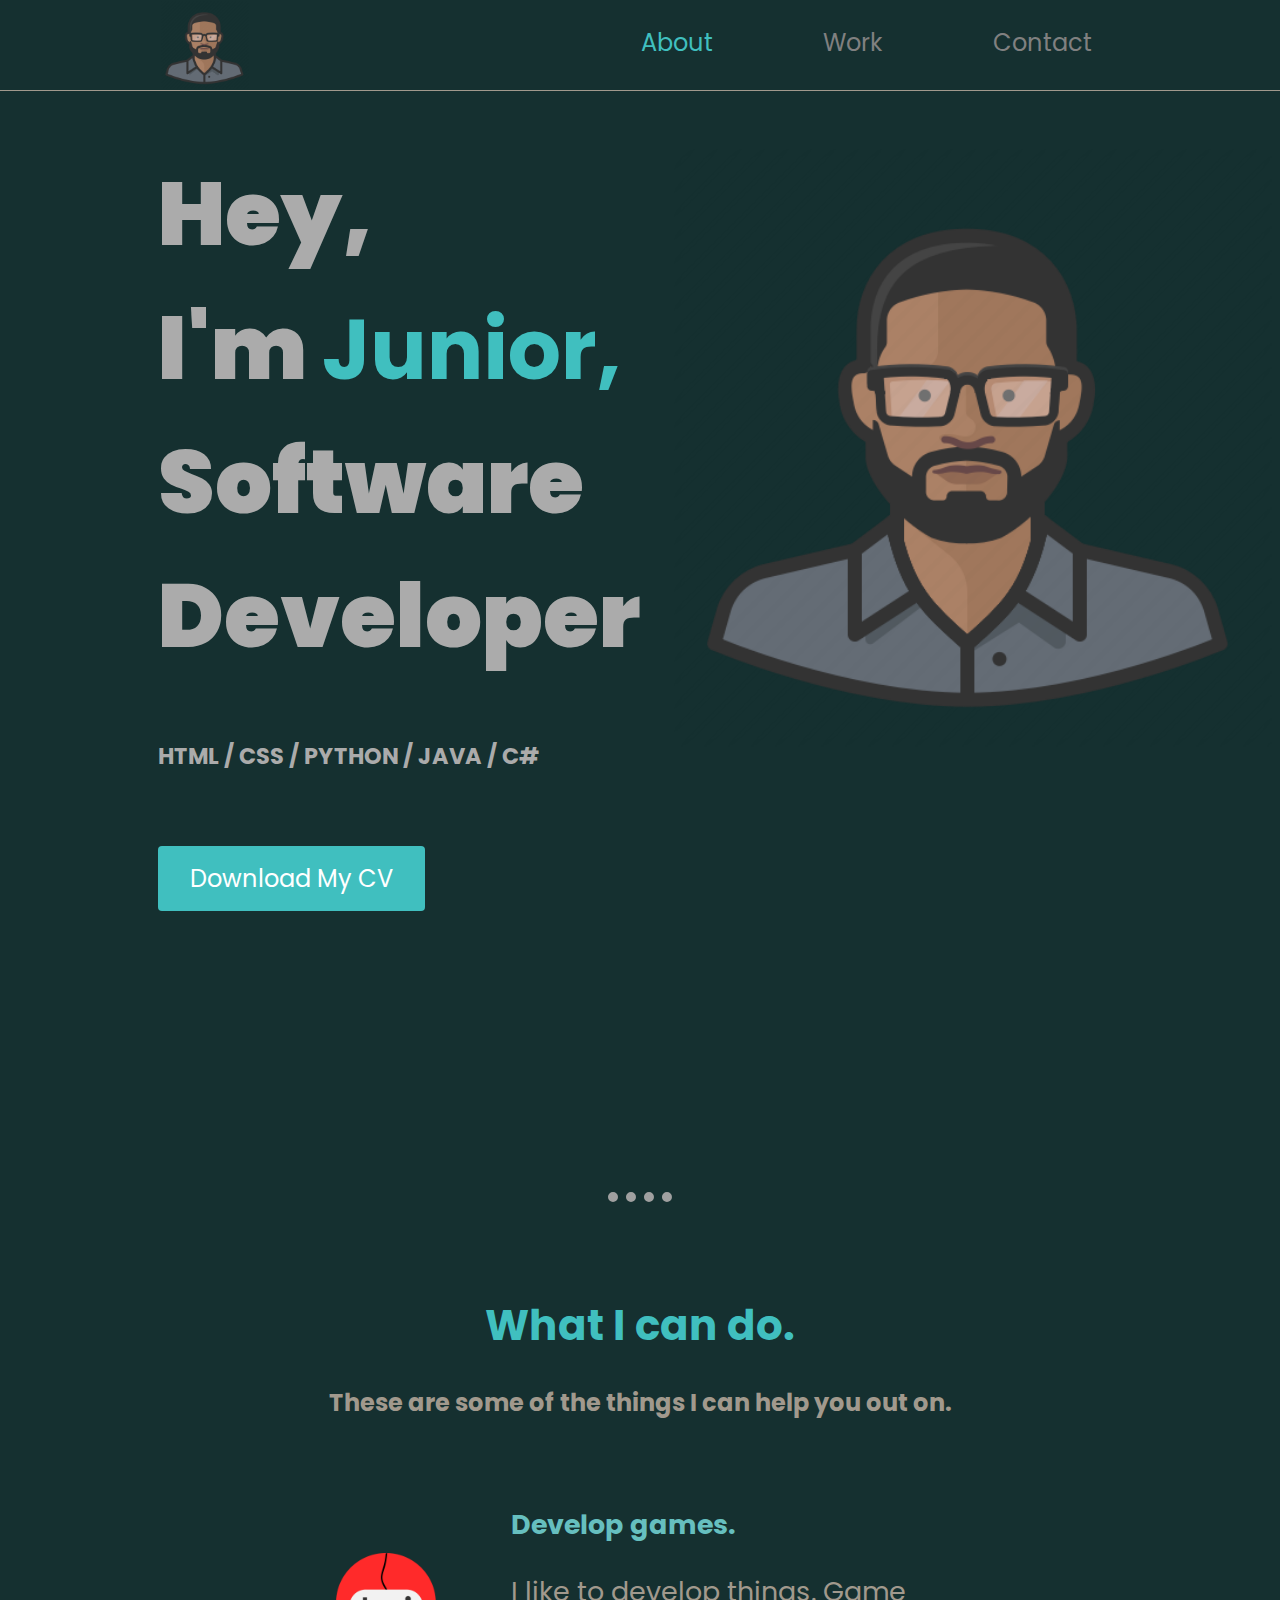
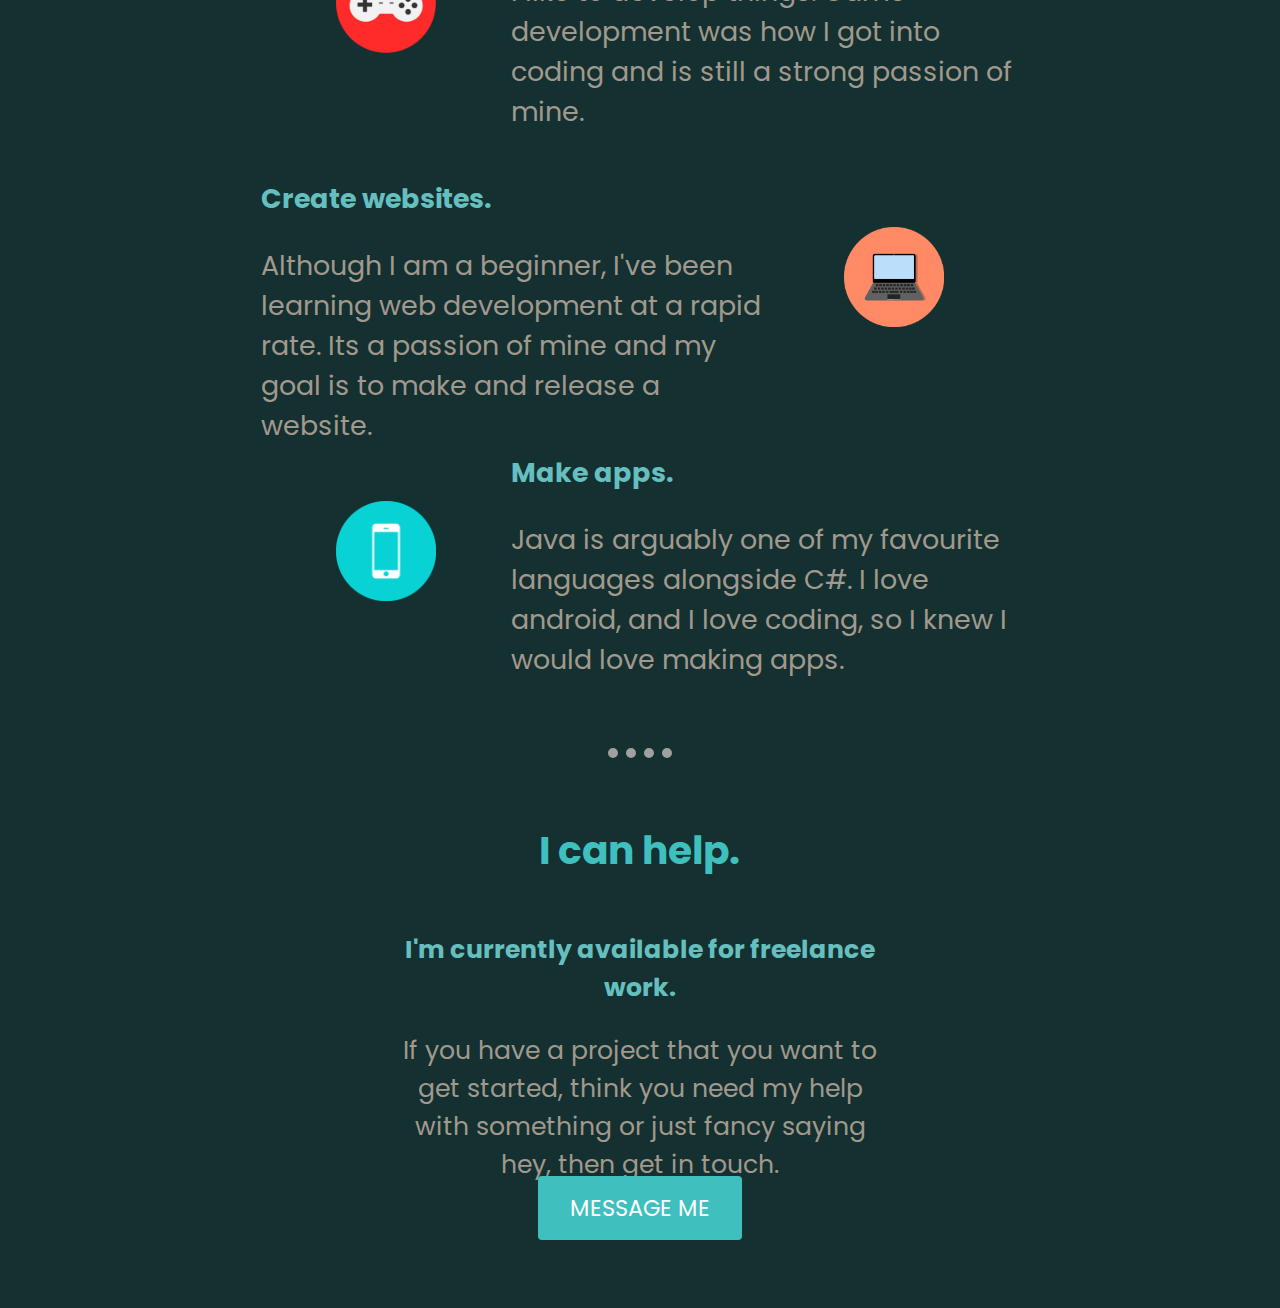
==== index.html @ 24a04139 "initial commit" ====
<!DOCTYPE html>
<html lang="en">
    <head>
        <meta charset="UTF-8">
        <meta name="viewport" content="width=device-width, initial-scale=1.0">
        <title>Junior Asare</title>
        <link rel="stylesheet" type="text/css" href="Style/styles.css">
        <link rel="shortcut icon" type="image/x-icon" href="Images/person-icon.png">
    </head>
    <body>
        <div class="navigation">
            <div class="topnav">
                <img src="Images/person-icon.png" alt="person-icon">
                <a href="contact-me.html">Contact</a>
                <a href="work.html">Work</a>
                <a class="active" href="index.html">About</a>
            </div>
        </div>
        
        
        <div class="content-wrapper">
            <img src="Images/person-icon.png" alt="person-icon" style="float: right; height: 600px;">
            
            <div class="introduction">
                <!-- <img class="background-image" src="Images/Background.png"> -->
                <h1 class="introduction-text" style="font-size: 400%;"><strong style="color: #ababab;">Hey,<br>
                    I'm </strong>Junior, <br>
                    <strong style="color: #ababab;">Software Developer</strong>
                </h1>
                <h3 style="color: #ababab;">HTML / CSS / PYTHON / JAVA / C#</h3>

                <a href="Files/Junior Asare CV.docx" download><button class="button">Download My CV</button></a>
            </div>
        </div>
        <hr>
        
        <br>
        <br>
        

        
        
        <div class="professional-skills">
            <center>
            <h1>What I can do.</h1>
            <strong><p>These are some of the things I can help you out on.</p></strong>
            <br>
            <div class="text">
                <img src="Images/Controller-Icon.png" height="100px" style="float: left;">
                <h3 style="text-align: left;">Develop games.</h3> <!-- have a games console icon on the left -->
                <p style="text-align: left;"> I like to develop things. Game development was how I got into coding and is still a strong passion of mine.</p>
            </div>
            <br>
            <br>
            <br>
            <br>
            <br>
            <div class="text">    
                <img src="Images/Laptop-Icon.png" height="100px" style="float: right;">
                <h3 style="text-align: left;">Create websites.</h3> <!-- laptop icon on the right -->
                <p style="text-align: left;">Although I am a beginner, I've been learning web development at a rapid rate. Its a passion of mine and my goal is to make and release a website.</p>
            </div>
            <br>
            <br>
            <br>
            <br>
            <br>
            <div class="text">    
                <img src="Images/Phone-Icon.png" height="100px" style="float: left;">
                <h3>Make apps.</h3> <!-- mobile icon on the left -->
                <p style="text-align: left;">Java is arguably one of my favourite languages alongside C#. I love android, and I love coding, so I knew I would love making apps.</p>
            </div>
            </center>
        </div>
        
        
            <br>
            <br>
            <br>
            <br>
            <br>
            <br>
            <hr>

            <br>
            <center>
            <h1>I can help.</h1>
            <div class="bottom-text">
                <h3>I'm currently available for freelance work.</h3>
                <p>If you have a project that you want to get started, think you need my help with something or just fancy saying hey, then get in touch.</p>
            </div>
            <br>
            <br>
            <br>
            <br>
            <br>
            <button class="button"><a href="contact-me.html" style="color: white;">MESSAGE ME</a></button>
            <br>
            <br>
            <br>
        </center>
        
    </body>
</html>

<!-- replace the center tag with smt else to horizontally center the divs -->
---- Style/styles.css ----
@import url('https://fonts.googleapis.com/css2?family=Poppins:wght@300&display=swap');

*{
    font-family: 'Poppins', sans-serif; 
    font-size: 107%;

    text-decoration: none;

    color: #A1998D;
}

body{ /*This is for the body tag in html*/
    background-color: #153030; /*this is for the background colour*/
    overflow-x: hidden;
}

hr{
    border-color: #A0A0A0;
    border-style: dotted none none;
    border-width: 10px;
    width: 5%; /*adjusts the width of the line*/
}


h3{
    color: #66bfbf;
}

h1{
    color: #40bfbf;
    font-size: 200%;
}

body .text{
    height: 150px;
    width: 60%;
    display: inline-block;
    vertical-align: middle;
    text-align: left;
}

body .text img{
    padding: 75px;
}

body .bottom-text{
    height: 100px;
    width: 40%;
    display: inline-block;
    vertical-align: middle;
    font-size: 120%;
}

.introduction{
    margin-right: 450px;
    margin-left: 150px;
    margin-top: 0px;
    height: 115vh;
}

.background-image{
    position: absolute;
    width: 130vw;
    margin-left: -30%;
    opacity: .5;
    z-index: -1;
    margin-top: -250px;
}

body .introduction .introduction-text{
    font-size: 300%;
}

body .introduction button{
    margin-top: 50px;
}

body .about-me{
    margin-left: 100px;
    height: 100vh;    
}

body .about-me li{
    margin-left: 1000px;
}

body .about-me li{
    list-style: none;
}

.button{
    background-color: #40BFBF;
    border: none;
    color: white;
    cursor: pointer;
    padding: 15px 32px;
    text-align: center;
    text-decoration: none;
    display: inline-block;
    border-radius: 4px;
    transition: .6s;
    margin-top: 50px;
}

.button:hover{
    transform: scaleY(1.2);
    transition: .6s;
}

input{
    padding: 2px 10px;    
    border-radius: 4px;
    width: 70%;
    color: #A1998D;
    border: 1px solid grey;
    background-color: #153030;
}

input::placeholder, textarea::placeholder{
    color: #a6a6a6;
}


textarea{
    padding: 2px 10px;
    border-radius: 4px;
    width: 70%;
    height: 275px;
    color: #A1998D;
    border: 1px solid grey;
    background-color: #153030;
}

.main_body{
    padding-left: 30px;
}

.row{
    display: grid;
    grid-template-columns: 1fr 1fr;
    grid-gap: 20px;
}

.colL{
    margin-left: 30px;
}

.colR{
    margin-right: 30px;
}

label{
    font-size: 15px;
}

/* NAVIGATION BAR */

.navigation{
    border-bottom: 1px solid #A1998D;
    border-width: 100%;
    background-color: #153030;
    width: 100vw;
    margin-left: -8px;
    margin-top: -8px;
}

.topnav {
    overflow: hidden;
    margin-right: 10%;
    margin-left: 12.5%;
}
  
.topnav a {
    float: right;
    color: grey;
    text-align: center;
    padding: 0px 50px;
    margin-right: 10px;
    text-decoration: none;
    font-size: 24px;
    vertical-align: middle;
    margin-top: 25px;
    transition: .6s;
}

.topnav img{
    float: left;
    height: 90px;
    top: 0;
    bottom: 0;
}

.topnav a:hover {
    color: #88D7D7;
    transform: scale(1.2);
    transition: .6s;
}

.topnav a.active {
    color: #40bfbf;
}

.project-section{
    height: 150vh;
    width: 99.244vw;
    margin-left: -10px;
    color: white;
}

.col img{
    padding: 50px;
}

.col{
    border-style: none;
}

.social-menu ul{
    position: absolute;
    left: -1%;
    display: flex;
    transform:translate(-50%, -5);
}

.social-menu ul li{
    list-style: none;
    margin: 0 15px;
    vertical-align: bottom;
}

.social-menu ul li a{
    position: relative;
    display: block;
    width: 50px;
    border-radius: 50%;
    transition: .6s;
    margin-left: 3px;
}

.social-menu ul li a:hover{
    transform: translate(0, -10px);
    transform: scale(1.1);
}

.professional-skills .text{
    font-size: 120%;
}


/* Hide the link that should open and close the topnav on small screens */
.topnav .icon {
    display: none;
}

/* When the screen is less than 600 pixels wide, hide all links, except for the first one ("Home"). Show the link that contains should open and close the topnav (.icon) */
@media screen and (max-width: 975px) {
    .topnav a:not(:first-child) {display: none;}
    .topnav a.icon {
      float: right;
      display: block;
    }
  }
  
  /* The "responsive" class is added to the topnav with JavaScript when the user clicks on the icon. This class makes the topnav look good on small screens (display the links vertically instead of horizontally) */
  @media screen and (max-width: 975px) {
    .topnav.responsive {position: relative;}
    .topnav.responsive a.icon {
      position: absolute;
      right: 0;
      top: 0;
    }
    .topnav.responsive a {
      float: none;
      display: block;
      text-align: left;
    }
  }
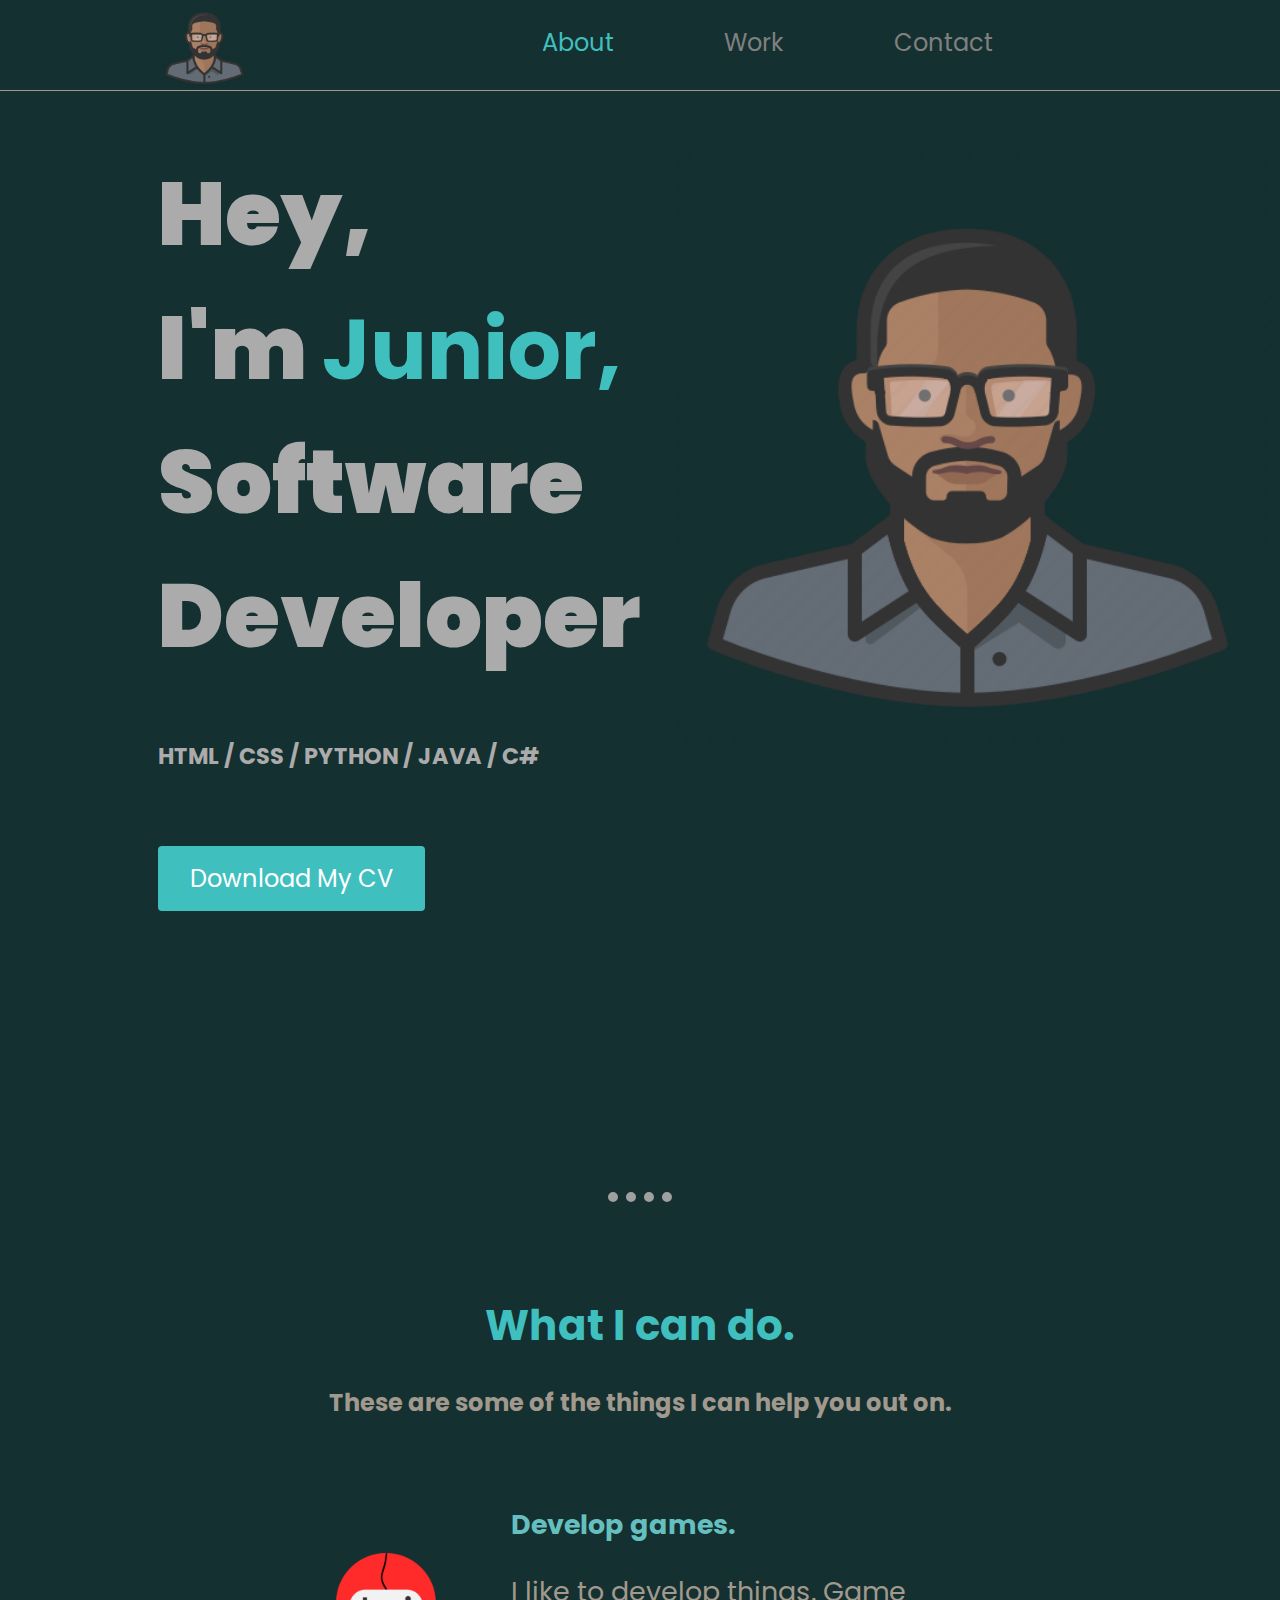
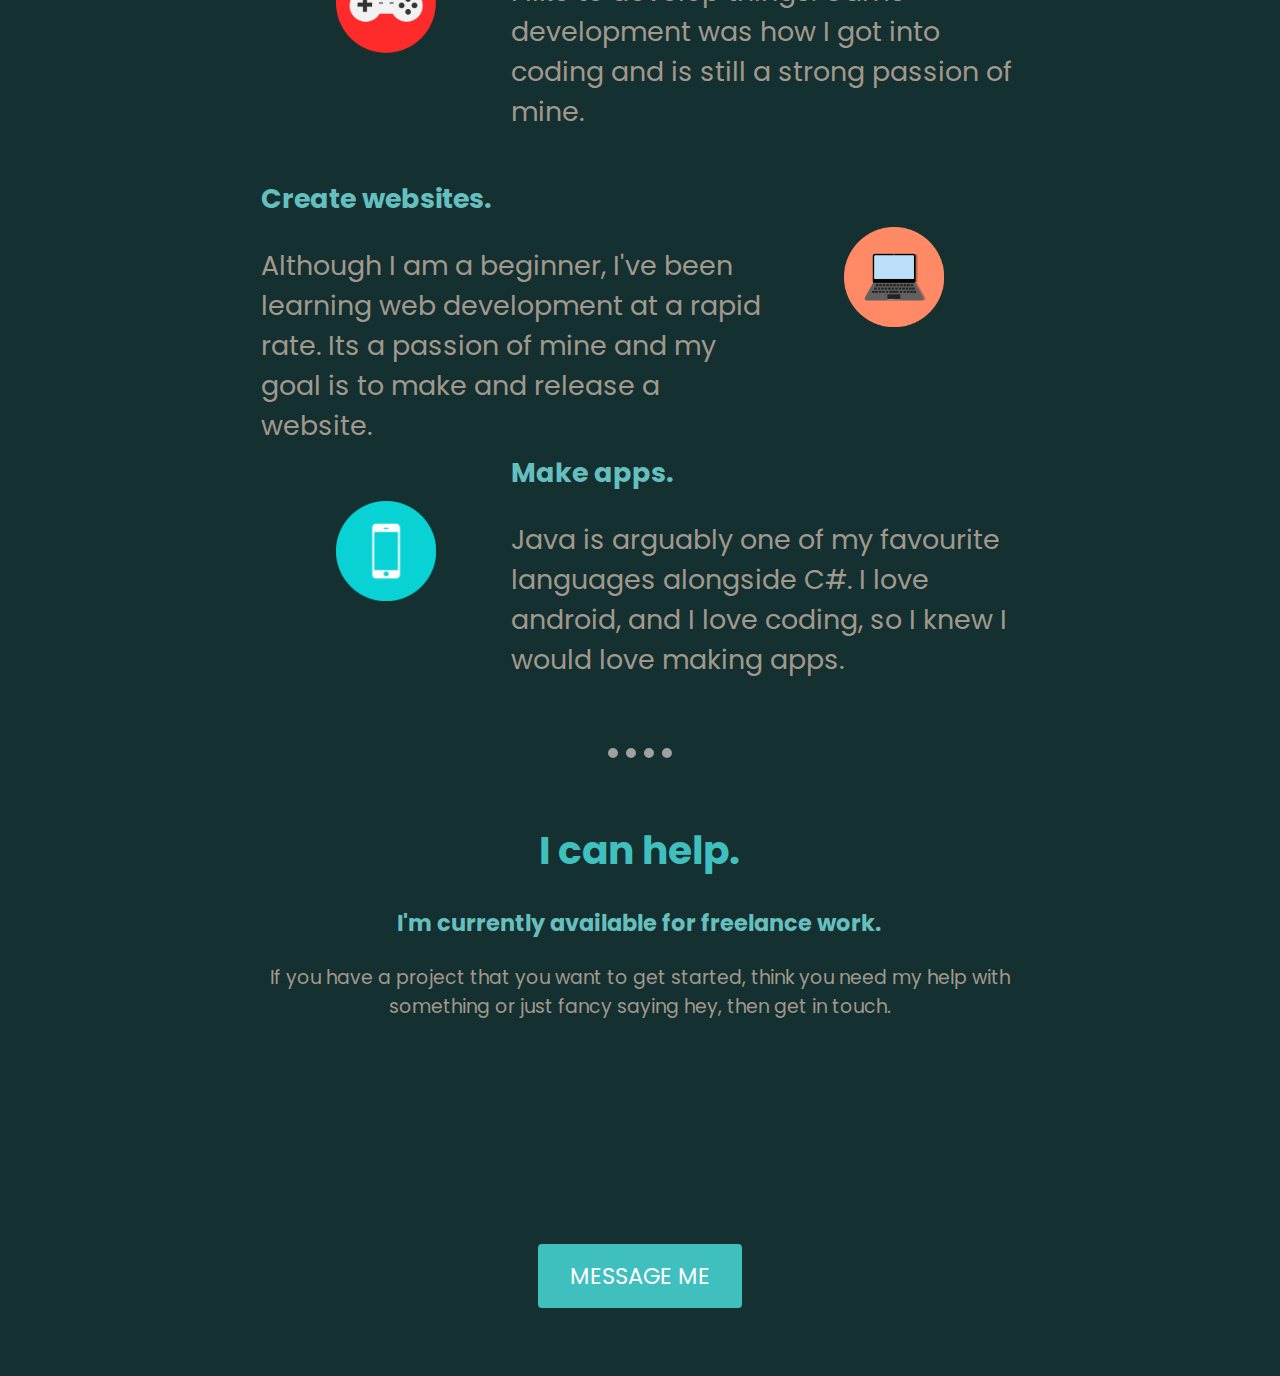
==== commit ac2dd255: "nav bars added + dynamic work page" ====
--- a/index.html
+++ b/index.html
@@ -5,15 +5,21 @@
         <meta name="viewport" content="width=device-width, initial-scale=1.0">
         <title>Junior Asare</title>
         <link rel="stylesheet" type="text/css" href="Style/styles.css">
+        <link rel="stylesheet" href="https://cdnjs.cloudflare.com/ajax/libs/font-awesome/4.7.0/css/font-awesome.min.css">
         <link rel="shortcut icon" type="image/x-icon" href="Images/person-icon.png">
     </head>
     <body>
         <div class="navigation">
             <div class="topnav">
                 <img src="Images/person-icon.png" alt="person-icon">
-                <a href="contact-me.html">Contact</a>
-                <a href="work.html">Work</a>
-                <a class="active" href="index.html">About</a>
+                <a href="javascript:void(0);" class="icon" onclick="myFunction()">
+                    <i class="fa fa-bars"></i>
+                  </a>
+                <div id="dropdownMenu" class="topnav">
+                    <a href="contact-me.html">Contact</a>
+                    <a href="work.html">Work</a>
+                    <a class="active" href="index.html">About</a>
+                </div>
             </div>
         </div>
         
@@ -100,6 +106,19 @@
             <br>
         </center>
         
+        <script>
+            function myFunction() {
+                var x = document.getElementById("dropdownMenu");
+
+                if (x.className === "topnav") {
+                    x.className += " responsive";
+                } 
+                
+                else {
+                    x.className = "topnav";
+                }
+            }
+        </script>
     </body>
 </html>
 
--- a/Style/styles.css
+++ b/Style/styles.css
@@ -45,10 +45,22 @@
 
 body .bottom-text{
     height: 100px;
-    width: 40%;
-    display: inline-block;
-    vertical-align: middle;
-    font-size: 120%;
+    width: 60%;
+    display: block;
+    margin-bottom: 5%;
+}
+
+.bottom-text h1{
+    font-size: 150%;
+    padding: 5%;
+}
+
+.bottom-text h3{
+    font-size: 107%;
+}
+
+.bottom-text p{
+    font-size: 90%;
 }
 
 .introduction{
@@ -99,7 +111,7 @@
     display: inline-block;
     border-radius: 4px;
     transition: .6s;
-    margin-top: 50px;
+    margin-top: 25px;
 }
 
 .button:hover{
@@ -110,7 +122,7 @@
 input{
     padding: 2px 10px;    
     border-radius: 4px;
-    width: 70%;
+    width: 100%;
     color: #A1998D;
     border: 1px solid grey;
     background-color: #153030;
@@ -124,7 +136,7 @@
 textarea{
     padding: 2px 10px;
     border-radius: 4px;
-    width: 70%;
+    width: 100%;
     height: 275px;
     color: #A1998D;
     border: 1px solid grey;
@@ -137,16 +149,23 @@
 
 .row{
     display: grid;
-    grid-template-columns: 1fr 1fr;
     grid-gap: 20px;
 }
 
 .colL{
-    margin-left: 30px;
+    margin-left: 5%;
 }
 
 .colR{
     margin-right: 30px;
+}
+
+@media (min-width: 1000px) {
+    .row {
+        grid-template-columns: repeat(2, 1fr);
+        grid-gap: 50px;
+    }
+    
 }
 
 label{
@@ -162,6 +181,8 @@
     width: 100vw;
     margin-left: -8px;
     margin-top: -8px;
+    /*position: fixed;*/
+    z-index: 1000;
 }
 
 .topnav {
@@ -201,10 +222,45 @@
 }
 
 .project-section{
-    height: 150vh;
-    width: 99.244vw;
+    height: 120vh;
     margin-left: -10px;
     color: white;
+    padding-bottom: 5%;
+    overflow-y: auto;
+}
+
+@media screen and (min-width: 770px) {
+    .project-section{
+        height: 110vh;
+    }
+}
+
+@media screen and (min-width: 900px) {
+    .project-section{
+        height: 100vh;
+    }
+}
+
+.project-section img{
+    height: 20vh;
+    width: auto;
+}
+
+.project-section p{
+    text-align: center;
+    padding: 4%;
+    font-size: 100%;
+}
+
+.project-section h1{
+    font-size: 200%;
+    margin-top: 0px;
+}
+
+.project-section h2{
+    text-align: center;
+    color: grey;
+    font-size: 100%;
 }
 
 .col img{
@@ -216,15 +272,15 @@
 }
 
 .social-menu ul{
-    position: absolute;
+    position: relative;
     left: -1%;
     display: flex;
-    transform:translate(-50%, -5);
+    transform:translate(-50%, -1);
 }
 
 .social-menu ul li{
     list-style: none;
-    margin: 0 15px;
+    margin: 0 22px;
     vertical-align: bottom;
 }
 
@@ -254,16 +310,19 @@
 
 /* When the screen is less than 600 pixels wide, hide all links, except for the first one ("Home"). Show the link that contains should open and close the topnav (.icon) */
 @media screen and (max-width: 975px) {
-    .topnav a:not(:first-child) {display: none;}
+    .topnav a{display: none;}
     .topnav a.icon {
       float: right;
       display: block;
     }
-  }
+}
   
-  /* The "responsive" class is added to the topnav with JavaScript when the user clicks on the icon. This class makes the topnav look good on small screens (display the links vertically instead of horizontally) */
-  @media screen and (max-width: 975px) {
-    .topnav.responsive {position: relative;}
+/* The "responsive" class is added to the topnav with JavaScript when the user clicks on the icon. This class makes the topnav look good on small screens (display the links vertically instead of horizontally) */
+@media screen and (max-width: 975px) {
+    .topnav.responsive {
+        position: relative;
+        margin-top: 75px;
+    }
     .topnav.responsive a.icon {
       position: absolute;
       right: 0;
@@ -273,5 +332,6 @@
       float: none;
       display: block;
       text-align: left;
-    }
-  }+      
+    }
+}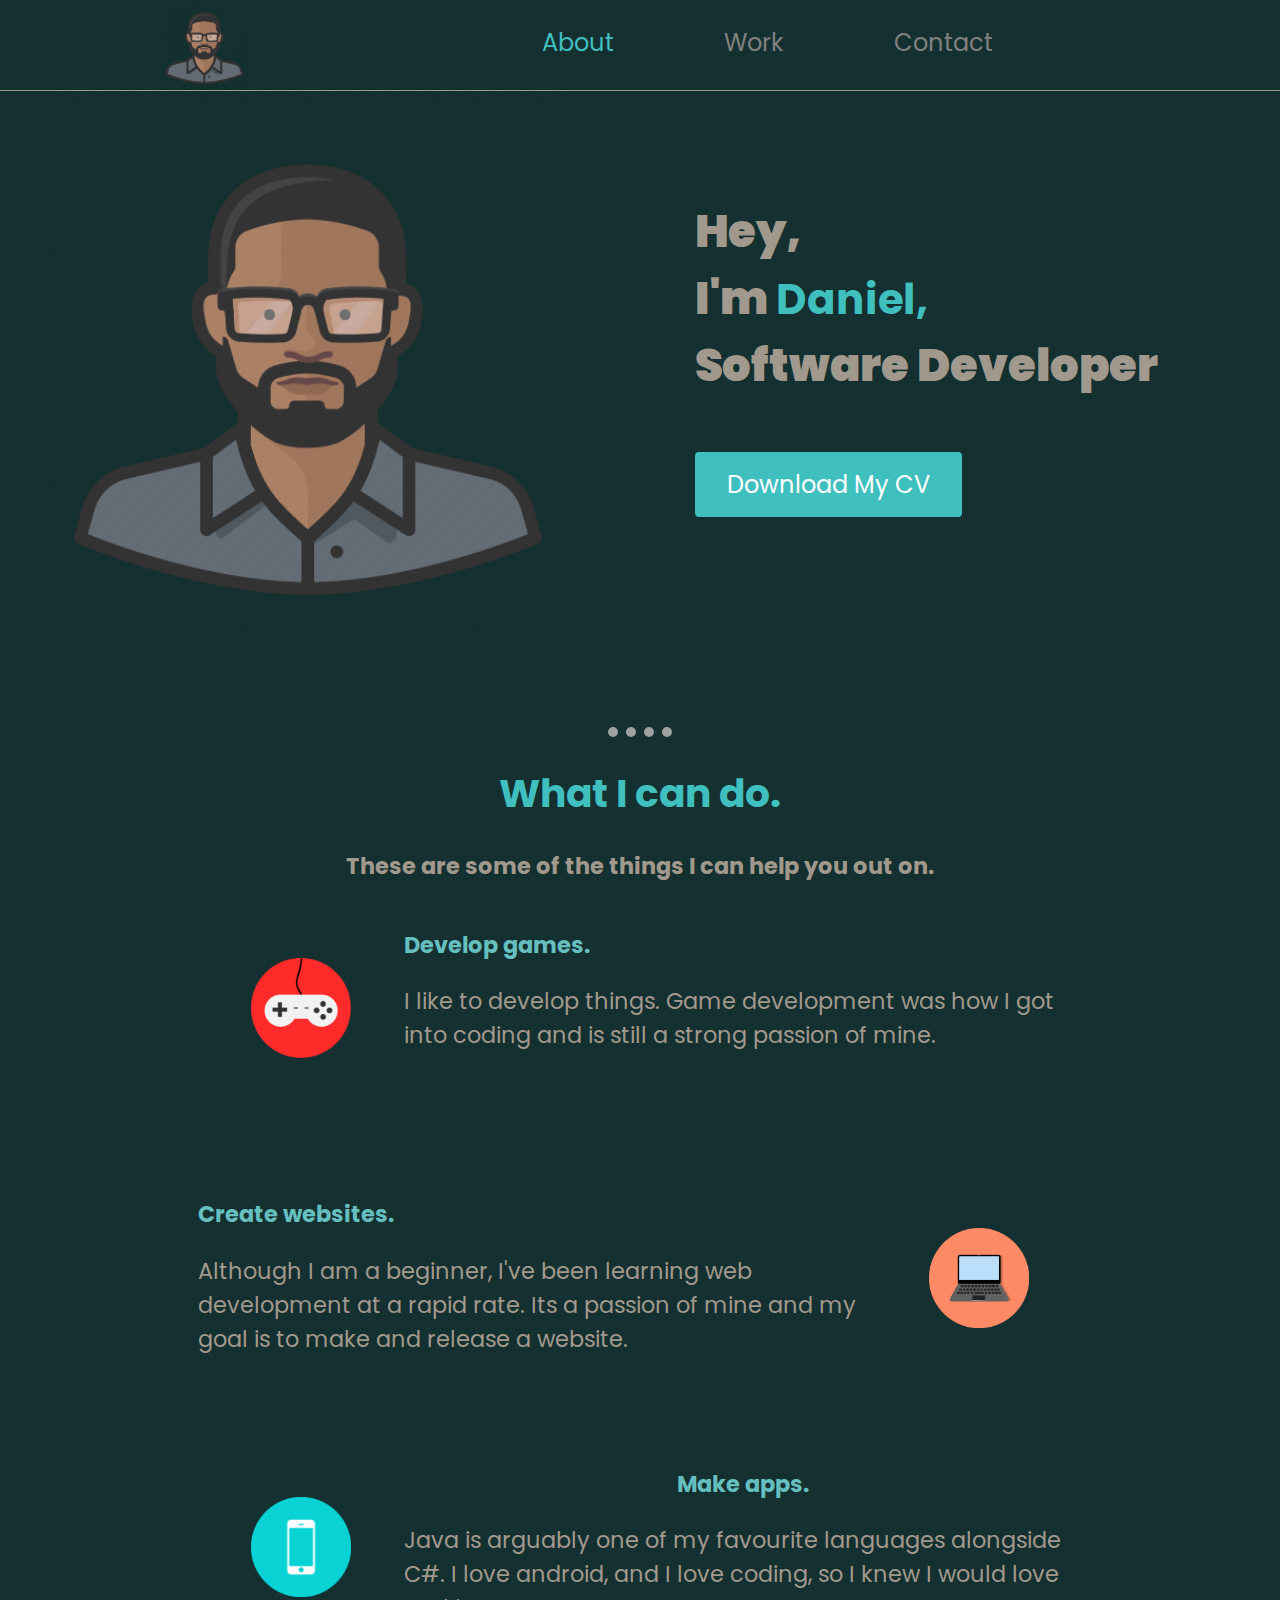
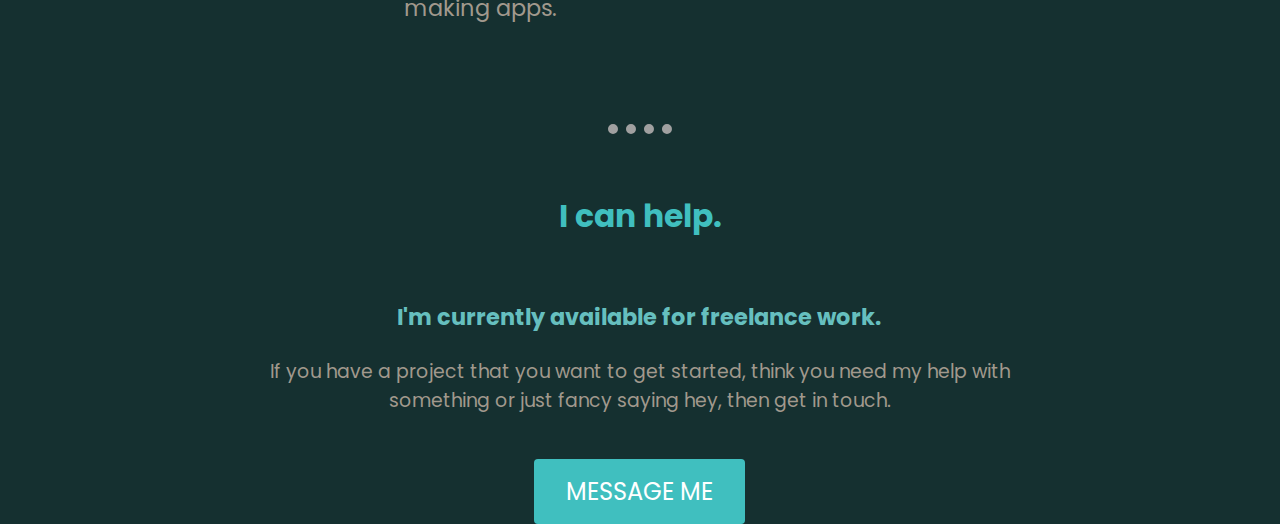
==== commit 1ee1d87d: "dynamic homepage" ====
--- a/index.html
+++ b/index.html
@@ -22,88 +22,56 @@
                 </div>
             </div>
         </div>
-        
-        
-        <div class="content-wrapper">
-            <img src="Images/person-icon.png" alt="person-icon" style="float: right; height: 600px;">
+
+        <div class="introRow">
+
+            <center><img src="Images/person-icon.png" alt="person-icon"></center>
             
-            <div class="introduction">
-                <!-- <img class="background-image" src="Images/Background.png"> -->
-                <h1 class="introduction-text" style="font-size: 400%;"><strong style="color: #ababab;">Hey,<br>
-                    I'm </strong>Junior, <br>
-                    <strong style="color: #ababab;">Software Developer</strong>
+            <div class="right">
+                <h1><strong class="bold">Hey,<br>
+                    I'm </strong>Daniel, <br>
+                    <strong class="bold">Software Developer</strong>
                 </h1>
-                <h3 style="color: #ababab;">HTML / CSS / PYTHON / JAVA / C#</h3>
+                
 
                 <a href="Files/Junior Asare CV.docx" download><button class="button">Download My CV</button></a>
             </div>
         </div>
+        <hr id="introLine">
+
+        <center>
+        <h1>What I can do.</h1>
+            <strong><p>These are some of the things I can help you out on.</p></strong>
+                
+                <div class="text">
+                    <img src="Images/Controller-Icon.png" height="100px" style="float: left;">
+                    <h3 style="text-align: left;">Develop games.</h3> <!-- have a games console icon on the left -->
+                    <p style="text-align: left;"> I like to develop things. Game development was how I got into coding and is still a strong passion of mine.</p>
+                </div>
+
+                <div class="text">    
+                    <img src="Images/Laptop-Icon.png" height="100px" style="float: right;">
+                    <h3 style="text-align: left;">Create websites.</h3> <!-- laptop icon on the right -->
+                    <p style="text-align: left;">Although I am a beginner, I've been learning web development at a rapid rate. Its a passion of mine and my goal is to make and release a website.</p>
+                </div>
+
+                <div class="text">
+                    <img src="Images/Phone-Icon.png" height="100px" style="float: left;">
+                    <h3>Make apps.</h3> <!-- mobile icon on the left -->
+                    <p style="text-align: left;">Java is arguably one of my favourite languages alongside C#. I love android, and I love coding, so I knew I would love making apps.</p>
+                </div>
+            
+        
         <hr>
-        
-        <br>
-        <br>
-        
 
-        
-        
-        <div class="professional-skills">
-            <center>
-            <h1>What I can do.</h1>
-            <strong><p>These are some of the things I can help you out on.</p></strong>
-            <br>
-            <div class="text">
-                <img src="Images/Controller-Icon.png" height="100px" style="float: left;">
-                <h3 style="text-align: left;">Develop games.</h3> <!-- have a games console icon on the left -->
-                <p style="text-align: left;"> I like to develop things. Game development was how I got into coding and is still a strong passion of mine.</p>
-            </div>
-            <br>
-            <br>
-            <br>
-            <br>
-            <br>
-            <div class="text">    
-                <img src="Images/Laptop-Icon.png" height="100px" style="float: right;">
-                <h3 style="text-align: left;">Create websites.</h3> <!-- laptop icon on the right -->
-                <p style="text-align: left;">Although I am a beginner, I've been learning web development at a rapid rate. Its a passion of mine and my goal is to make and release a website.</p>
-            </div>
-            <br>
-            <br>
-            <br>
-            <br>
-            <br>
-            <div class="text">    
-                <img src="Images/Phone-Icon.png" height="100px" style="float: left;">
-                <h3>Make apps.</h3> <!-- mobile icon on the left -->
-                <p style="text-align: left;">Java is arguably one of my favourite languages alongside C#. I love android, and I love coding, so I knew I would love making apps.</p>
-            </div>
-            </center>
-        </div>
-        
-        
-            <br>
-            <br>
-            <br>
-            <br>
-            <br>
-            <br>
-            <hr>
-
-            <br>
-            <center>
-            <h1>I can help.</h1>
-            <div class="bottom-text">
+        <div class="bottom-text">
+                <h1>I can help.</h1>
                 <h3>I'm currently available for freelance work.</h3>
                 <p>If you have a project that you want to get started, think you need my help with something or just fancy saying hey, then get in touch.</p>
+                
+                <button class="button"><a href="contact-me.html" style="color: white;">MESSAGE ME</a></button>
+                
             </div>
-            <br>
-            <br>
-            <br>
-            <br>
-            <br>
-            <button class="button"><a href="contact-me.html" style="color: white;">MESSAGE ME</a></button>
-            <br>
-            <br>
-            <br>
         </center>
         
         <script>
@@ -120,6 +88,4 @@
             }
         </script>
     </body>
-</html>
-
-<!-- replace the center tag with smt else to horizontally center the divs -->+</html>--- a/Style/styles.css
+++ b/Style/styles.css
@@ -31,16 +31,8 @@
     font-size: 200%;
 }
 
-body .text{
-    height: 150px;
-    width: 60%;
-    display: inline-block;
-    vertical-align: middle;
-    text-align: left;
-}
-
 body .text img{
-    padding: 75px;
+    padding: 6%;
 }
 
 body .bottom-text{
@@ -63,11 +55,48 @@
     font-size: 90%;
 }
 
+
+
+
+
+@media (max-width:600px){
+    
+
+    .introduction{
+        margin-right: 7%;
+        width: 100vh;
+        display: block;
+    }
+    
+    .introduction h1{
+        font-size: 200%;
+        float: right;
+    }
+
+    .introduction h3{
+        float: right;
+        text-align: left;
+    }
+    
+    .introduction a{
+        float: right;
+    }
+}
+
 .introduction{
-    margin-right: 450px;
-    margin-left: 150px;
+    margin-right: 50%;
+    margin-left: 7%;
     margin-top: 0px;
     height: 115vh;
+    display: block;
+}
+
+.introduction h1{
+    font-size: 400%;
+}
+
+.introduction .bold{
+    color: #ababab;
 }
 
 .background-image{
@@ -79,24 +108,24 @@
     margin-top: -250px;
 }
 
-body .introduction .introduction-text{
+.introduction .introduction-text{
     font-size: 300%;
 }
 
-body .introduction button{
+.introduction button{
     margin-top: 50px;
 }
 
-body .about-me{
+.about-me{
     margin-left: 100px;
     height: 100vh;    
 }
 
-body .about-me li{
+.about-me li{
     margin-left: 1000px;
 }
 
-body .about-me li{
+.about-me li{
     list-style: none;
 }
 
@@ -298,10 +327,6 @@
     transform: scale(1.1);
 }
 
-.professional-skills .text{
-    font-size: 120%;
-}
-
 
 /* Hide the link that should open and close the topnav on small screens */
 .topnav .icon {
@@ -334,4 +359,44 @@
       text-align: left;
       
     }
+}
+
+.introRow{
+    display: grid;
+    grid-gap: 20px;
+}
+
+.introRow img{
+    height: 45vh;
+    width: auto;
+}
+
+@media (min-width: 850px) {
+    .introRow {
+        grid-template-columns: repeat(2, 1fr);
+        grid-gap: 50px;
+    }
+
+    .introRow img{
+        height: 60vh;
+        width: auto;
+    }
+    
+}
+
+#introLine{
+    margin-top: 7%;
+}
+
+.right{
+    margin-top: 8%;
+    padding: 5%;
+}
+
+.text{
+    margin-bottom: 5%;
+    vertical-align: middle;
+    height: auto;
+    width: 70%;
+    display: inline-block;
 }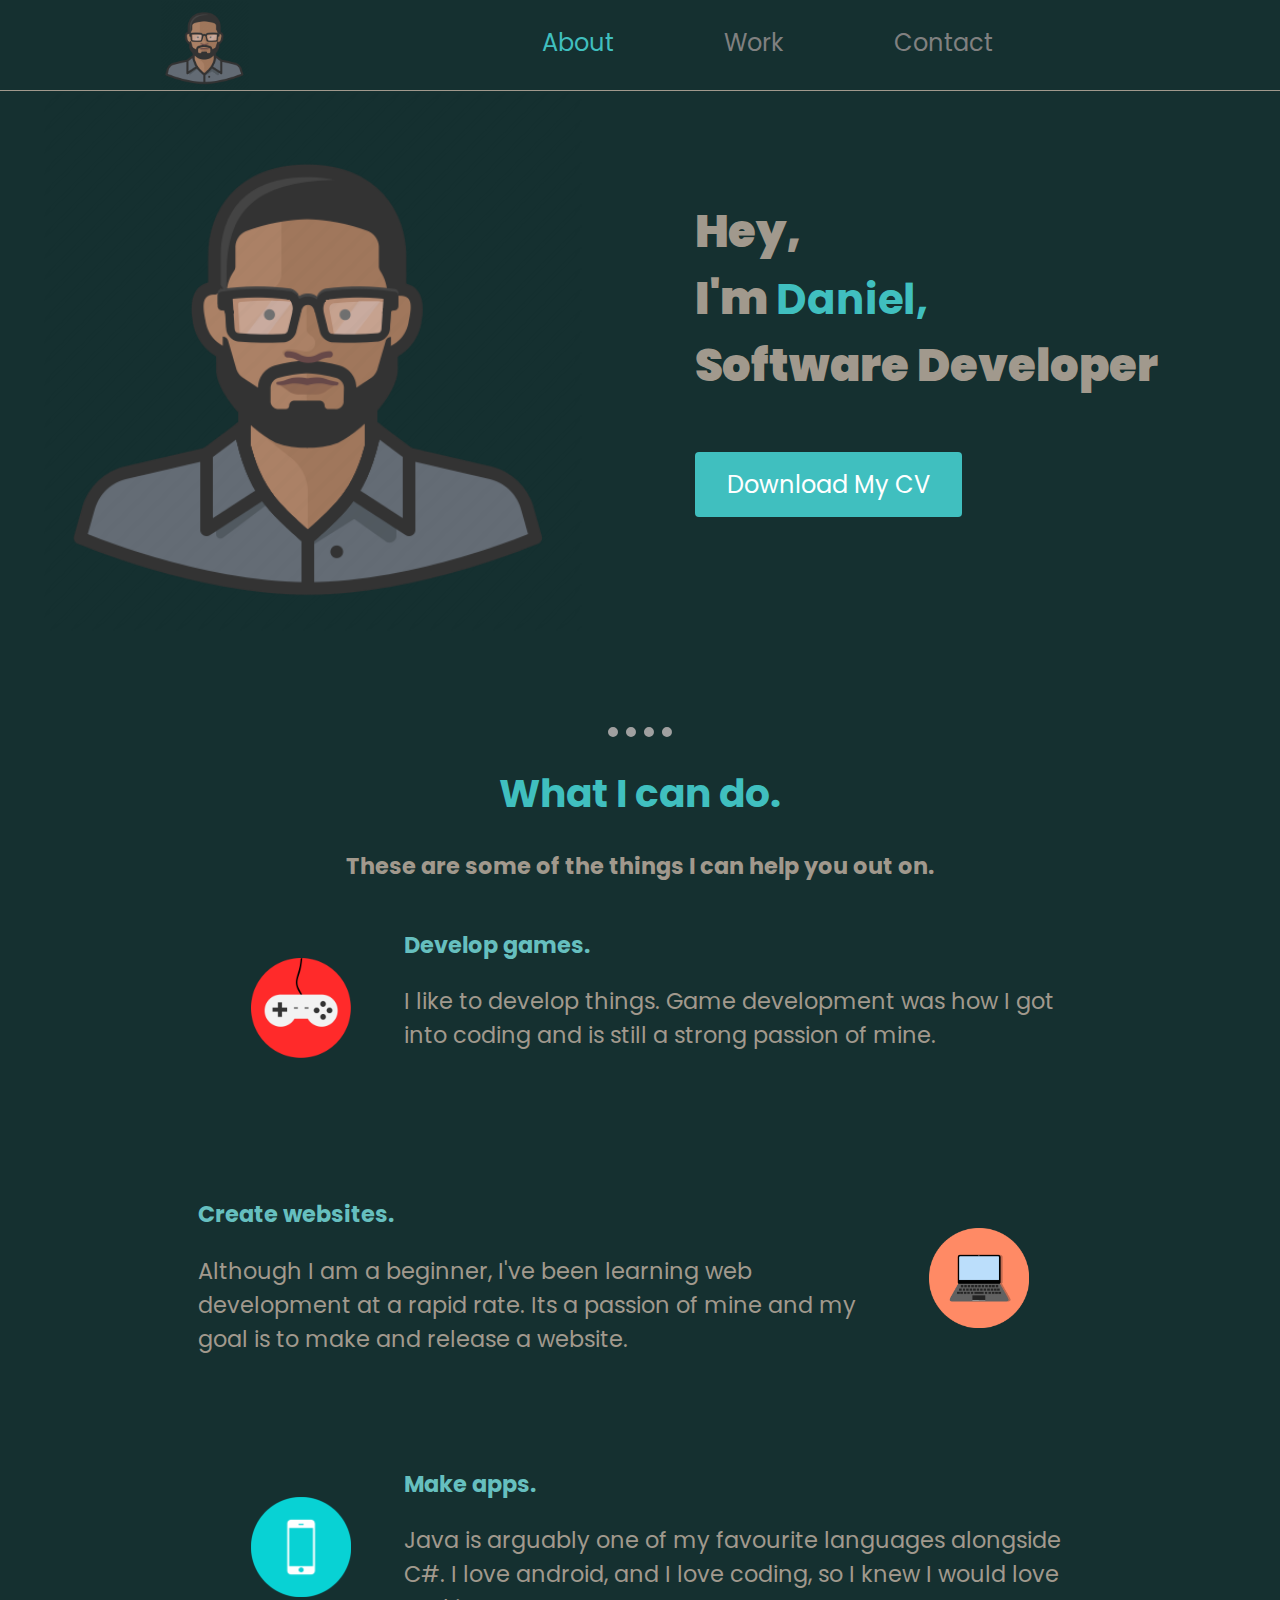
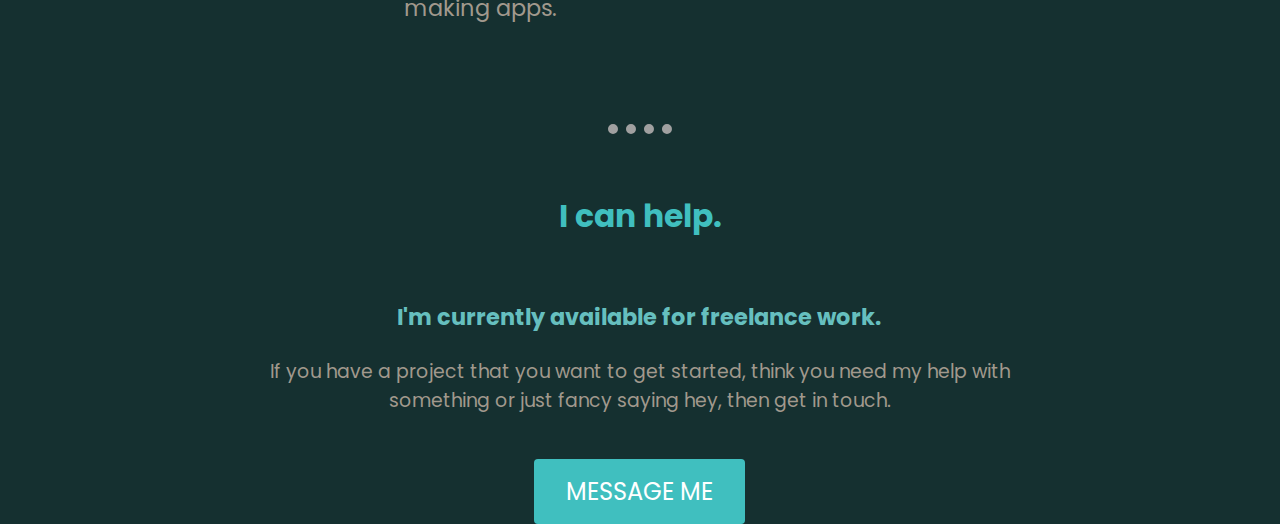
==== commit cbda8739: "bottom text work" ====
--- a/index.html
+++ b/index.html
@@ -57,7 +57,7 @@
 
                 <div class="text">
                     <img src="Images/Phone-Icon.png" height="100px" style="float: left;">
-                    <h3>Make apps.</h3> <!-- mobile icon on the left -->
+                    <h3 style="text-align: left;">Make apps.</h3> <!-- mobile icon on the left -->
                     <p style="text-align: left;">Java is arguably one of my favourite languages alongside C#. I love android, and I love coding, so I knew I would love making apps.</p>
                 </div>
             
--- a/Style/styles.css
+++ b/Style/styles.css
@@ -31,11 +31,11 @@
     font-size: 200%;
 }
 
-body .text img{
+.text img{
     padding: 6%;
 }
 
-body .bottom-text{
+.bottom-text{
     height: 100px;
     width: 60%;
     display: block;
